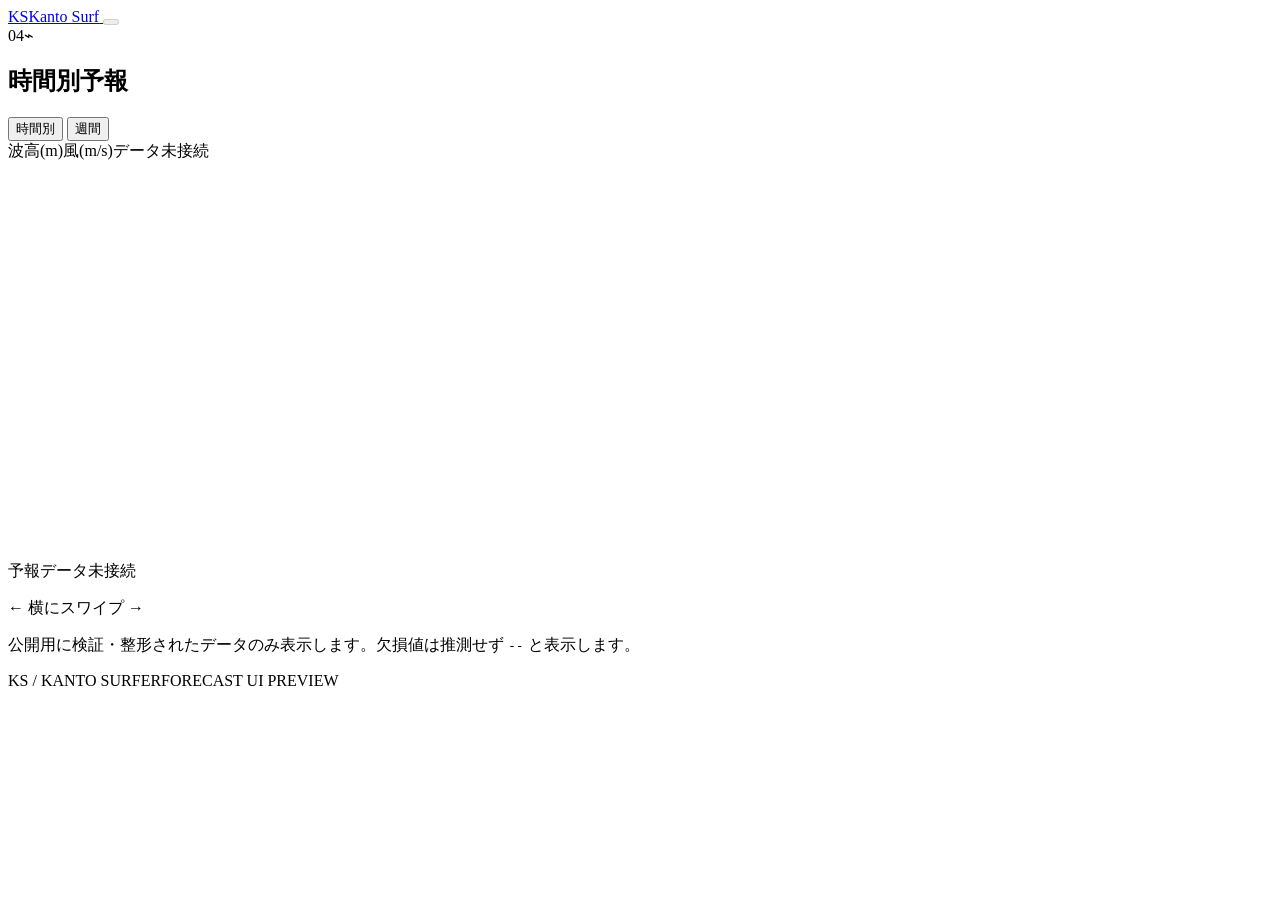
==== prototype/spot-forecast/index.html @ 263f1672 "feat: add spot forecast UI preview shell" ====
<!doctype html>
<html lang="ja">
<head>
  <meta charset="utf-8">
  <meta name="viewport" content="width=device-width,initial-scale=1,viewport-fit=cover">
  <meta name="theme-color" content="#082331">
  <meta name="description" content="関東サーファー個別ページ用の時間別・週間予報UIプレビュー。">
  <title>個別ページ予報UI｜Kanto Surfer KS</title>
  <link rel="stylesheet" href="styles.css">
  <script defer src="app.js"></script>
</head>
<body>
  <header class="site-header">
    <a class="brand" href="#" aria-label="Kanto Surfer KS">
      <span class="brand-mark">KS</span><span class="brand-copy">Kanto Surf</span>
    </a>
    <button class="menu-button" type="button" aria-label="メニュー" disabled><span></span><span></span><span></span></button>
  </header>

  <main>
    <section class="forecast-section" aria-labelledby="forecast-title">
      <div class="section-title"><span class="section-number">04</span><span class="section-icon" aria-hidden="true">⌁</span><h1 id="forecast-title">時間別予報</h1></div>
      <div class="forecast-shell" data-forecast>
        <div class="forecast-tabs" role="tablist" aria-label="予報期間">
          <button id="tab-hourly" class="forecast-tab is-active" type="button" role="tab" aria-selected="true" aria-controls="panel-forecast" data-mode="hourly">時間別</button>
          <button id="tab-weekly" class="forecast-tab" type="button" role="tab" aria-selected="false" aria-controls="panel-forecast" data-mode="weekly">週間</button>
        </div>
        <div class="forecast-panel" id="panel-forecast" role="tabpanel" aria-labelledby="tab-hourly">
          <div class="forecast-legend" aria-label="グラフ凡例">
            <span><i class="legend-wave"></i>波高(m)</span><span><i class="legend-wind"></i>風(m/s)</span><span class="data-state" data-state>データ未接続</span>
          </div>
          <div class="chart-wrap" aria-label="波高と風速の推移"><svg class="forecast-chart" viewBox="0 0 800 240" preserveAspectRatio="none" data-chart aria-hidden="true"></svg><p class="chart-empty" data-chart-empty>予報データ未接続</p></div>
          <div class="scroll-hint" aria-hidden="true">← 横にスワイプ →</div>
          <div class="forecast-scroll" tabindex="0" aria-label="予報表。左右にスクロールできます" data-scroll><div class="forecast-grid" data-grid></div></div>
        </div>
      </div>
      <p class="forecast-note">公開用に検証・整形されたデータのみ表示します。欠損値は推測せず <code>--</code> と表示します。</p>
    </section>
  </main>
  <footer class="site-footer"><span>KS / KANTO SURFER</span><span>FORECAST UI PREVIEW</span></footer>
</body>
</html>
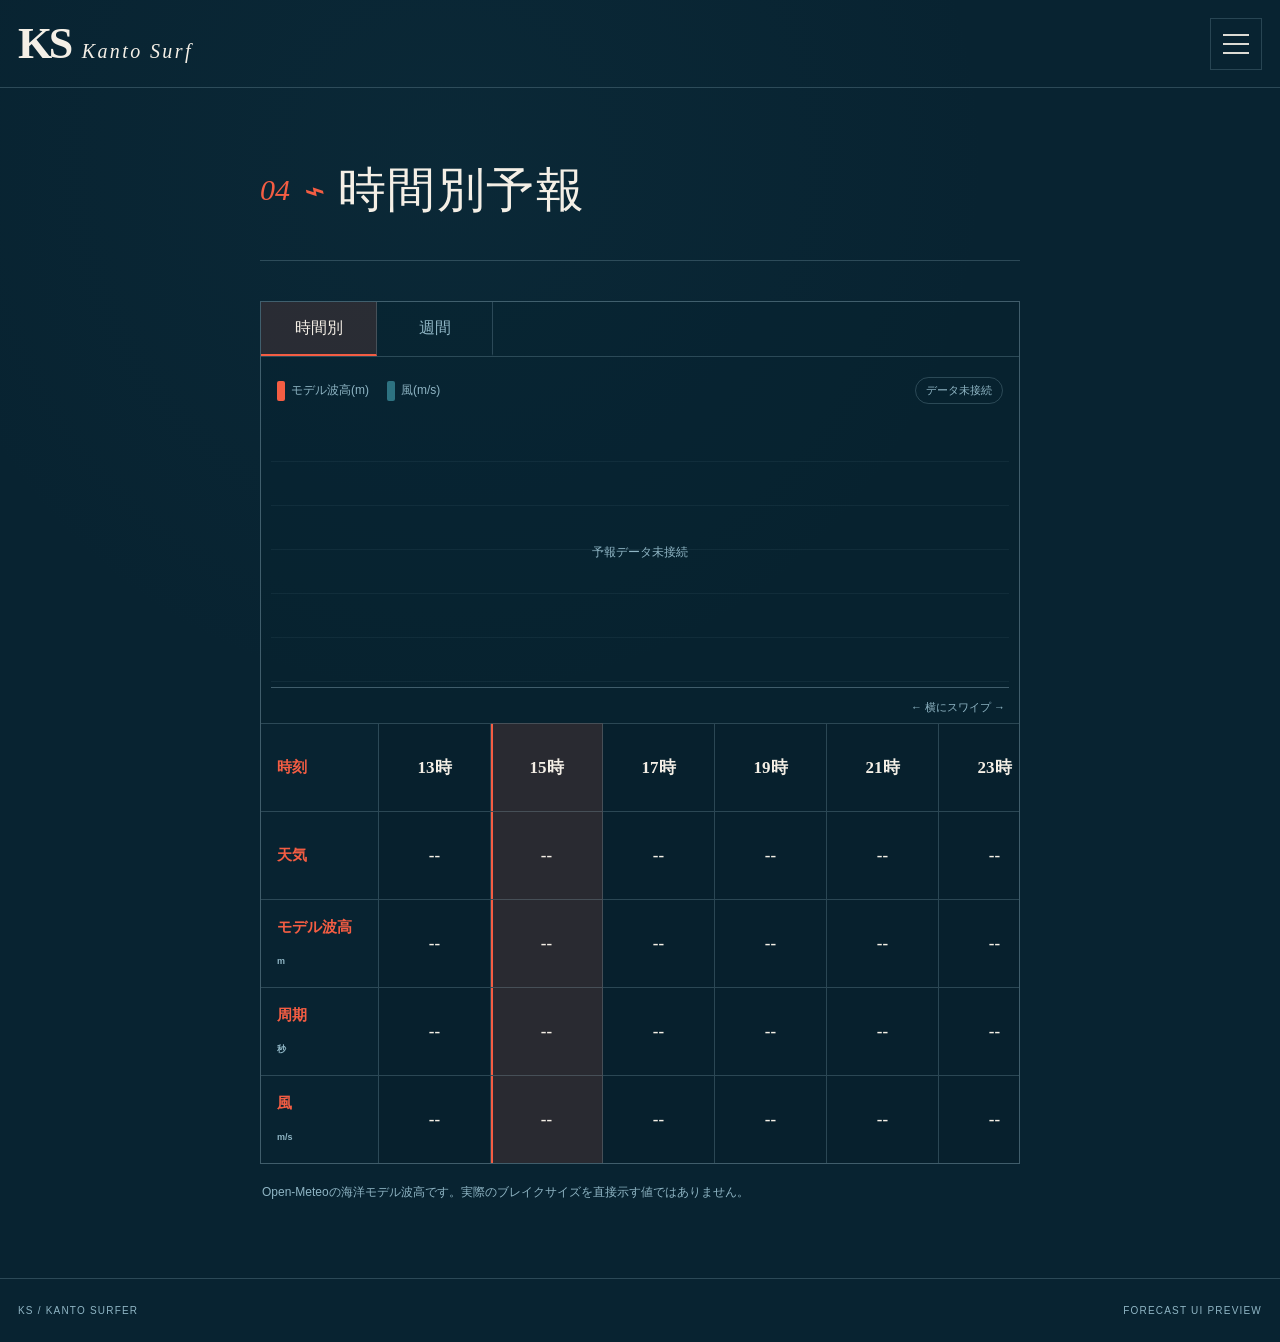
==== commit 3e8f1575: "Add public forecast data adapter" ====
--- a/prototype/spot-forecast/index.html
+++ b/prototype/spot-forecast/index.html
@@ -14,27 +14,29 @@
     <a class="brand" href="#" aria-label="Kanto Surfer KS">
       <span class="brand-mark">KS</span><span class="brand-copy">Kanto Surf</span>
     </a>
-    <button class="menu-button" type="button" aria-label="メニュー" disabled><span></span><span></span><span></span></button>
+    <button class="menu-button" type="button" aria-label="メニュー" aria-expanded="false" aria-controls="site-menu"><span></span><span></span><span></span></button>
+    <nav class="site-menu" id="site-menu" aria-label="ページメニュー" hidden><a href="#forecast-title">予報</a><a href="#forecast-note">データについて</a></nav>
   </header>
 
   <main>
     <section class="forecast-section" aria-labelledby="forecast-title">
       <div class="section-title"><span class="section-number">04</span><span class="section-icon" aria-hidden="true">⌁</span><h1 id="forecast-title">時間別予報</h1></div>
-      <div class="forecast-shell" data-forecast>
+      <div class="forecast-shell" data-forecast data-src="../../data/public/kugenuma.json">
         <div class="forecast-tabs" role="tablist" aria-label="予報期間">
           <button id="tab-hourly" class="forecast-tab is-active" type="button" role="tab" aria-selected="true" aria-controls="panel-forecast" data-mode="hourly">時間別</button>
           <button id="tab-weekly" class="forecast-tab" type="button" role="tab" aria-selected="false" aria-controls="panel-forecast" data-mode="weekly">週間</button>
         </div>
         <div class="forecast-panel" id="panel-forecast" role="tabpanel" aria-labelledby="tab-hourly">
           <div class="forecast-legend" aria-label="グラフ凡例">
-            <span><i class="legend-wave"></i>波高(m)</span><span><i class="legend-wind"></i>風(m/s)</span><span class="data-state" data-state>データ未接続</span>
+            <span><i class="legend-wave"></i><span data-wave-label>モデル波高(m)</span></span><span><i class="legend-wind"></i>風(m/s)</span><span class="data-state" data-state>データ未接続</span>
           </div>
-          <div class="chart-wrap" aria-label="波高と風速の推移"><svg class="forecast-chart" viewBox="0 0 800 240" preserveAspectRatio="none" data-chart aria-hidden="true"></svg><p class="chart-empty" data-chart-empty>予報データ未接続</p></div>
+          <div class="chart-wrap" aria-label="モデル波高と風速の推移"><svg class="forecast-chart" viewBox="0 0 800 240" preserveAspectRatio="none" data-chart aria-hidden="true"></svg><p class="chart-empty" data-chart-empty>予報データ未接続</p></div>
           <div class="scroll-hint" aria-hidden="true">← 横にスワイプ →</div>
           <div class="forecast-scroll" tabindex="0" aria-label="予報表。左右にスクロールできます" data-scroll><div class="forecast-grid" data-grid></div></div>
+          <aside class="verified-observation" data-observation hidden aria-live="polite"></aside>
         </div>
       </div>
-      <p class="forecast-note">公開用に検証・整形されたデータのみ表示します。欠損値は推測せず <code>--</code> と表示します。</p>
+      <p class="forecast-note" id="forecast-note" data-forecast-note>Open-Meteoの海洋モデル波高です。実際のブレイクサイズを直接示す値ではありません。</p>
     </section>
   </main>
   <footer class="site-footer"><span>KS / KANTO SURFER</span><span>FORECAST UI PREVIEW</span></footer>
--- a/prototype/spot-forecast/styles.css
+++ b/prototype/spot-forecast/styles.css
@@ -0,0 +1,5 @@
+@charset "UTF-8";
+:root{--bg:#082331;--panel:#0a2937;--line:rgba(172,207,222,.22);--line2:rgba(172,207,222,.34);--text:#f4efe6;--muted:#8fb5c4;--wave:#f45d43;--wind:#2d7281;--soft:rgba(244,93,67,.14);--label:96px;--col:96px;--max:760px}*{box-sizing:border-box}html{background:var(--bg);color-scheme:dark}body{margin:0;min-width:320px;background:radial-gradient(circle at 35% 12%,rgba(36,95,114,.09),transparent 34rem),var(--bg);color:var(--text);font-family:"Yu Mincho","Hiragino Mincho ProN","Noto Serif JP",serif}button{font:inherit}.site-header{height:88px;border-bottom:1px solid var(--line);display:flex;align-items:center;justify-content:space-between;padding:0 18px}.brand{display:inline-flex;align-items:baseline;gap:12px;color:var(--text);text-decoration:none}.brand-mark{font:700 44px/1 Georgia,serif;letter-spacing:-.08em}.brand-copy{font:italic 20px/1 Georgia,serif;letter-spacing:.12em}.menu-button{width:52px;height:52px;display:grid;align-content:center;gap:7px;padding:0 12px;border:1px solid var(--line);background:transparent;opacity:.9}.menu-button span{display:block;height:2px;background:var(--text)}main{min-height:calc(100vh - 160px)}.forecast-section{width:min(calc(100% - 36px),var(--max));margin:auto;padding:58px 0 74px}.section-title{display:flex;align-items:center;gap:14px;padding-bottom:38px;border-bottom:1px solid var(--line)}.section-number{color:var(--wave);font-size:30px;font-style:italic}.section-icon{color:var(--wave);font-size:34px;transform:rotate(-12deg)}.section-title h1{margin:0;font-size:clamp(32px,7vw,48px);font-weight:500;letter-spacing:.03em}.forecast-shell{margin-top:40px;border:1px solid var(--line2);background:rgba(5,29,40,.18);overflow:hidden}.forecast-tabs{display:grid;grid-template-columns:116px 116px 1fr;border-bottom:1px solid var(--line)}.forecast-tab{min-height:54px;border:0;border-right:1px solid var(--line);border-bottom:2px solid transparent;background:transparent;color:var(--muted);cursor:pointer}.forecast-tab.is-active{color:var(--text);background:var(--soft);border-bottom-color:var(--wave)}.forecast-panel{padding-top:20px}.forecast-legend{display:flex;align-items:center;gap:18px;padding:0 16px 14px;color:var(--muted);font-family:"Yu Gothic",sans-serif;font-size:12px}.forecast-legend span{display:inline-flex;align-items:center;gap:6px}.forecast-legend i{width:8px;height:20px;border-radius:2px}.legend-wave{background:var(--wave)}.legend-wind{background:var(--wind)}.data-state{margin-left:auto;border:1px solid var(--line);border-radius:999px;padding:5px 10px;font-size:11px}.chart-wrap{position:relative;height:270px;margin:0 10px;border-bottom:1px solid var(--line2);background:repeating-linear-gradient(to bottom,transparent 0 43px,rgba(143,181,196,.075) 43px 44px)}.forecast-chart{width:100%;height:100%;display:block}.chart-empty{position:absolute;inset:0;display:grid;place-items:center;margin:0;color:var(--muted);font-family:"Yu Gothic",sans-serif;font-size:12px}.scroll-hint{text-align:right;padding:12px 14px 8px;color:var(--muted);font-family:"Yu Gothic",sans-serif;font-size:11px}.forecast-scroll{max-width:100%;overflow-x:auto;overflow-y:hidden;overscroll-behavior-inline:contain;scroll-snap-type:x proximity;scrollbar-color:rgba(143,181,196,.55) rgba(143,181,196,.1);scrollbar-width:thin}.forecast-scroll:focus-visible{outline:2px solid var(--wave);outline-offset:-2px}.forecast-grid{display:grid;grid-template-columns:var(--label) repeat(var(--columns),var(--col));width:max-content;min-width:100%}.cell{min-height:82px;display:grid;place-items:center;padding:10px 8px;border-right:1px solid var(--line);border-top:1px solid var(--line);text-align:center;scroll-snap-align:start}.cell.label{position:sticky;left:0;z-index:4;place-items:center start;padding-left:16px;background:var(--bg);color:var(--wave);font-size:15px;font-weight:700;text-align:left}.cell.label small{display:block;margin-top:2px;color:var(--muted);font:600 9px/1.5 "Yu Gothic",sans-serif}.cell.value{position:relative;background:rgba(6,28,39,.17);font-size:17px;font-weight:600}.cell.value.current{background:var(--soft)}.cell.value.current:before{content:"";position:absolute;inset:0 auto 0 0;width:2px;background:var(--wave)}.value .sub{display:block;margin-top:5px;color:var(--muted);font:500 10px/1.4 "Yu Gothic",sans-serif}.value .wind-arrow{display:block;color:var(--wave);line-height:1;margin-bottom:4px}.forecast-note{margin:18px 2px 0;color:var(--muted);font:12px/1.8 "Yu Gothic",sans-serif}.forecast-note code{color:var(--text)}.site-footer{border-top:1px solid var(--line);display:flex;justify-content:space-between;gap:20px;padding:24px 18px;color:var(--muted);font:10px/1.5 "Yu Gothic",sans-serif;letter-spacing:.12em}@media(max-width:520px){:root{--label:96px;--col:96px}.forecast-section{width:calc(100% - 36px);padding-top:54px}.brand-mark{font-size:40px}.brand-copy{font-size:18px}.site-footer{display:block}.site-footer span{display:block;margin-top:6px}}@media(min-width:760px){:root{--label:118px;--col:112px}.forecast-section{padding-top:70px}.cell{min-height:88px}}@media(prefers-reduced-motion:reduce){.forecast-scroll{scroll-behavior:auto}}
+.verified-observation{display:flex;flex-wrap:wrap;gap:8px 14px;align-items:baseline;margin:18px 14px 16px;padding:14px 16px;border:1px solid var(--line2);background:rgba(143,181,196,.06);font-family:"Yu Gothic",sans-serif}.verified-observation[hidden]{display:none}.verified-observation strong{color:var(--wave);font-size:12px;letter-spacing:.04em}.verified-observation span{color:var(--text);font-size:12px;line-height:1.7}
+
+.site-header{position:relative;z-index:20}.site-menu{position:absolute;top:88px;right:18px;z-index:30;min-width:190px;padding:10px;border:1px solid var(--line2);background:#082331;box-shadow:0 18px 45px rgba(0,0,0,.28)}.site-menu[hidden]{display:none}.site-menu a{display:block;padding:13px 14px;color:var(--text);text-decoration:none;border-bottom:1px solid var(--line);font:600 13px/1.4 "Yu Gothic",sans-serif}.site-menu a:last-child{border-bottom:0}.site-menu a:focus-visible,.site-menu a:hover{background:var(--soft);outline:none}.menu-button[aria-expanded="true"] span:nth-child(1){transform:translateY(9px) rotate(45deg)}.menu-button[aria-expanded="true"] span:nth-child(2){opacity:0}.menu-button[aria-expanded="true"] span:nth-child(3){transform:translateY(-9px) rotate(-45deg)}.menu-button span{transition:transform .18s ease,opacity .18s ease}
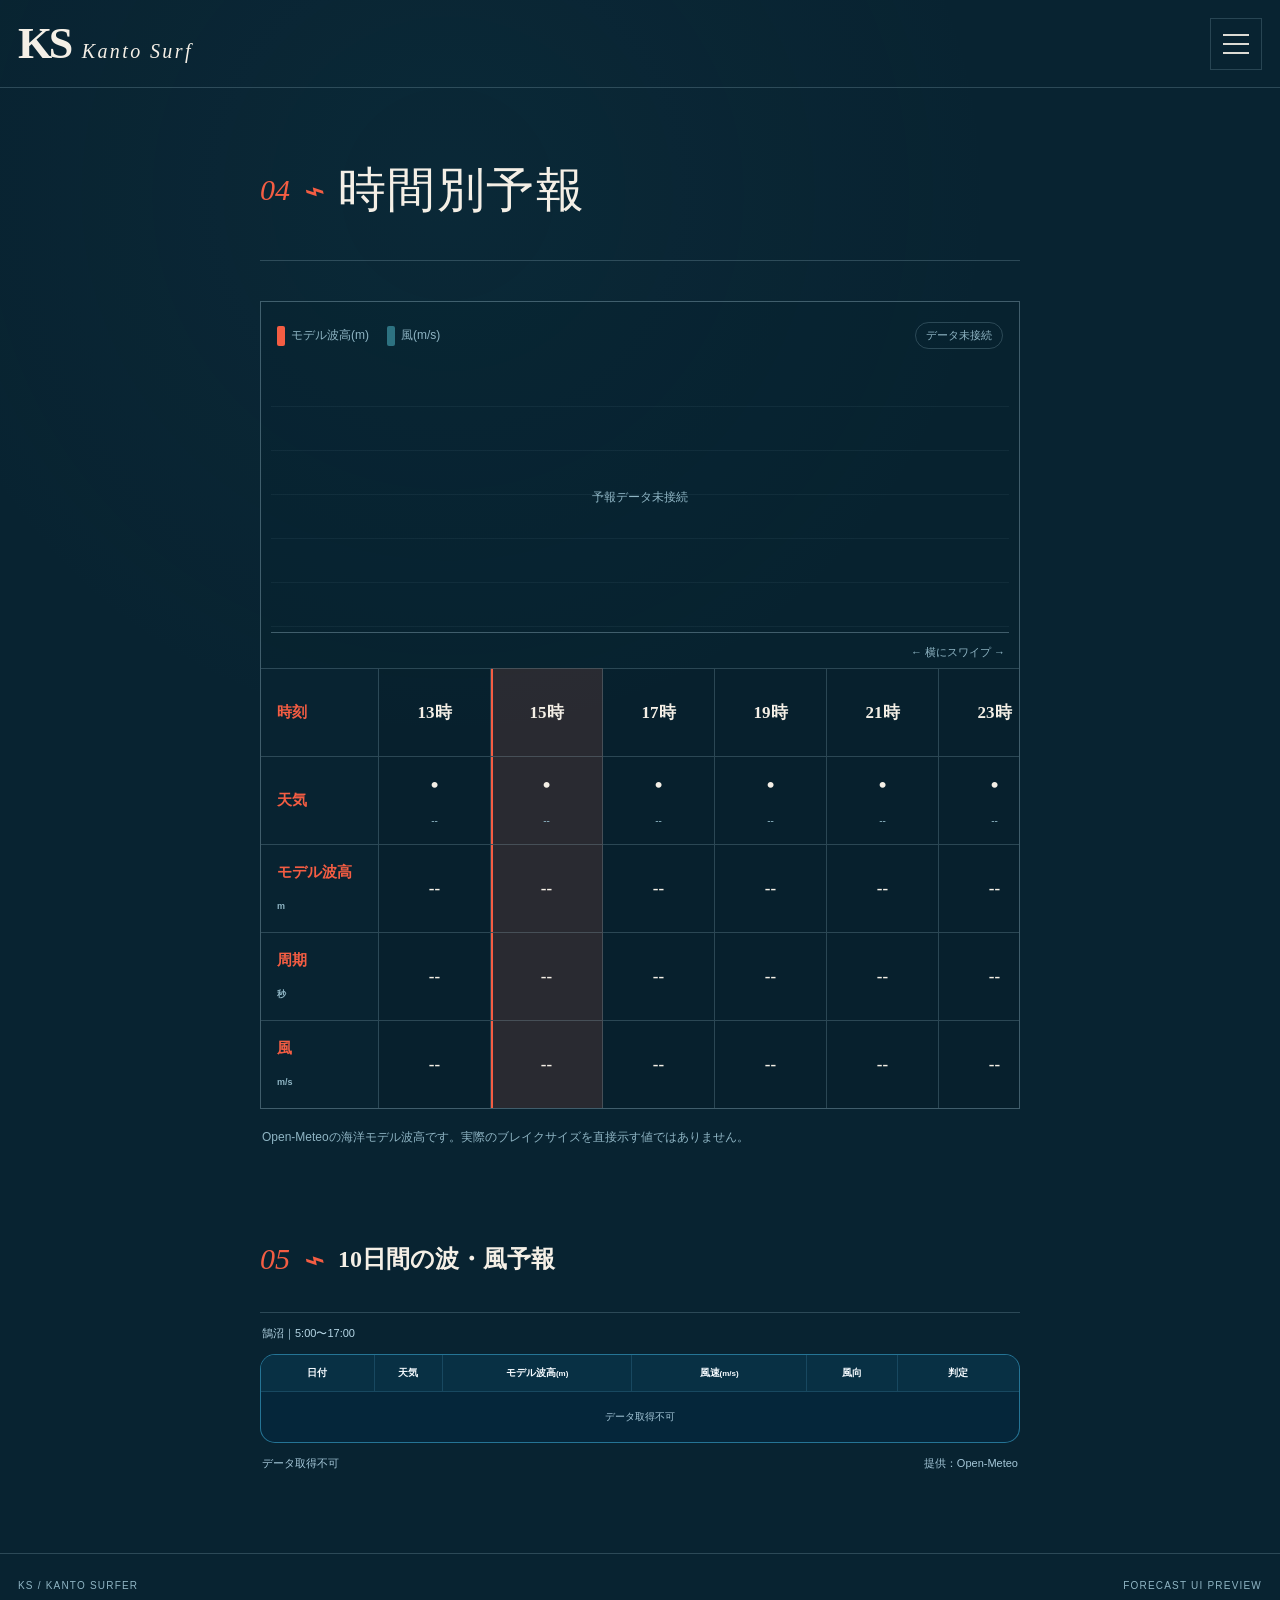
==== commit bf4b3132: "UI: add 10-day wave/wind table section (Kugenuma first) Port the Kansai Surfer KS 10-day table UI as" ====
--- a/prototype/spot-forecast/index.html
+++ b/prototype/spot-forecast/index.html
@@ -4,7 +4,7 @@
   <meta charset="utf-8">
   <meta name="viewport" content="width=device-width,initial-scale=1,viewport-fit=cover">
   <meta name="theme-color" content="#082331">
-  <meta name="description" content="関東サーファー個別ページ用の時間別・週間予報UIプレビュー。">
+  <meta name="description" content="関東サーファー個別ページ用の時間別・10日間予報UIプレビュー。">
   <title>個別ページ予報UI｜Kanto Surfer KS</title>
   <link rel="stylesheet" href="styles.css">
   <script defer src="app.js"></script>
@@ -22,11 +22,7 @@
     <section class="forecast-section" aria-labelledby="forecast-title">
       <div class="section-title"><span class="section-number">04</span><span class="section-icon" aria-hidden="true">⌁</span><h1 id="forecast-title">時間別予報</h1></div>
       <div class="forecast-shell" data-forecast data-src="../../data/public/kugenuma.json">
-        <div class="forecast-tabs" role="tablist" aria-label="予報期間">
-          <button id="tab-hourly" class="forecast-tab is-active" type="button" role="tab" aria-selected="true" aria-controls="panel-forecast" data-mode="hourly">時間別</button>
-          <button id="tab-weekly" class="forecast-tab" type="button" role="tab" aria-selected="false" aria-controls="panel-forecast" data-mode="weekly">週間</button>
-        </div>
-        <div class="forecast-panel" id="panel-forecast" role="tabpanel" aria-labelledby="tab-hourly">
+        <div class="forecast-panel" id="panel-forecast" aria-labelledby="forecast-title">
           <div class="forecast-legend" aria-label="グラフ凡例">
             <span><i class="legend-wave"></i><span data-wave-label>モデル波高(m)</span></span><span><i class="legend-wind"></i>風(m/s)</span><span class="data-state" data-state>データ未接続</span>
           </div>
@@ -38,6 +34,18 @@
       </div>
       <p class="forecast-note" id="forecast-note" data-forecast-note>Open-Meteoの海洋モデル波高です。実際のブレイクサイズを直接示す値ではありません。</p>
     </section>
+    <section class="forecast-section daily-section" id="daily-forecast" aria-labelledby="daily-title" data-daily>
+      <div class="section-title"><span class="section-number">05</span><span class="section-icon" aria-hidden="true">⌁</span><h2 id="daily-title">10日間の波・風予報</h2></div>
+      <p class="daily-subtitle"><span data-daily-spot>鵠沼</span>｜5:00〜17:00</p>
+      <div class="daily-table-wrap">
+        <table class="daily-table" aria-label="10日間の波と風の予報">
+          <colgroup><col class="c-date"><col class="c-weather"><col class="c-wave"><col class="c-wind"><col class="c-dir"><col class="c-judge"></colgroup>
+          <thead><tr><th scope="col">日付</th><th scope="col">天気</th><th scope="col">モデル波高<small>(m)</small></th><th scope="col">風速<small>(m/s)</small></th><th scope="col">風向</th><th scope="col">判定</th></tr></thead>
+          <tbody data-daily-body><tr><td colspan="6" class="daily-empty">データ取得中...</td></tr></tbody>
+        </table>
+      </div>
+      <div class="daily-meta"><span data-daily-updated>データ取得中...</span><span>提供：Open-Meteo</span></div>
+    </section>
   </main>
   <footer class="site-footer"><span>KS / KANTO SURFER</span><span>FORECAST UI PREVIEW</span></footer>
 </body>
--- a/prototype/spot-forecast/styles.css
+++ b/prototype/spot-forecast/styles.css
@@ -1,5 +1,82 @@
 @charset "UTF-8";
-:root{--bg:#082331;--panel:#0a2937;--line:rgba(172,207,222,.22);--line2:rgba(172,207,222,.34);--text:#f4efe6;--muted:#8fb5c4;--wave:#f45d43;--wind:#2d7281;--soft:rgba(244,93,67,.14);--label:96px;--col:96px;--max:760px}*{box-sizing:border-box}html{background:var(--bg);color-scheme:dark}body{margin:0;min-width:320px;background:radial-gradient(circle at 35% 12%,rgba(36,95,114,.09),transparent 34rem),var(--bg);color:var(--text);font-family:"Yu Mincho","Hiragino Mincho ProN","Noto Serif JP",serif}button{font:inherit}.site-header{height:88px;border-bottom:1px solid var(--line);display:flex;align-items:center;justify-content:space-between;padding:0 18px}.brand{display:inline-flex;align-items:baseline;gap:12px;color:var(--text);text-decoration:none}.brand-mark{font:700 44px/1 Georgia,serif;letter-spacing:-.08em}.brand-copy{font:italic 20px/1 Georgia,serif;letter-spacing:.12em}.menu-button{width:52px;height:52px;display:grid;align-content:center;gap:7px;padding:0 12px;border:1px solid var(--line);background:transparent;opacity:.9}.menu-button span{display:block;height:2px;background:var(--text)}main{min-height:calc(100vh - 160px)}.forecast-section{width:min(calc(100% - 36px),var(--max));margin:auto;padding:58px 0 74px}.section-title{display:flex;align-items:center;gap:14px;padding-bottom:38px;border-bottom:1px solid var(--line)}.section-number{color:var(--wave);font-size:30px;font-style:italic}.section-icon{color:var(--wave);font-size:34px;transform:rotate(-12deg)}.section-title h1{margin:0;font-size:clamp(32px,7vw,48px);font-weight:500;letter-spacing:.03em}.forecast-shell{margin-top:40px;border:1px solid var(--line2);background:rgba(5,29,40,.18);overflow:hidden}.forecast-tabs{display:grid;grid-template-columns:116px 116px 1fr;border-bottom:1px solid var(--line)}.forecast-tab{min-height:54px;border:0;border-right:1px solid var(--line);border-bottom:2px solid transparent;background:transparent;color:var(--muted);cursor:pointer}.forecast-tab.is-active{color:var(--text);background:var(--soft);border-bottom-color:var(--wave)}.forecast-panel{padding-top:20px}.forecast-legend{display:flex;align-items:center;gap:18px;padding:0 16px 14px;color:var(--muted);font-family:"Yu Gothic",sans-serif;font-size:12px}.forecast-legend span{display:inline-flex;align-items:center;gap:6px}.forecast-legend i{width:8px;height:20px;border-radius:2px}.legend-wave{background:var(--wave)}.legend-wind{background:var(--wind)}.data-state{margin-left:auto;border:1px solid var(--line);border-radius:999px;padding:5px 10px;font-size:11px}.chart-wrap{position:relative;height:270px;margin:0 10px;border-bottom:1px solid var(--line2);background:repeating-linear-gradient(to bottom,transparent 0 43px,rgba(143,181,196,.075) 43px 44px)}.forecast-chart{width:100%;height:100%;display:block}.chart-empty{position:absolute;inset:0;display:grid;place-items:center;margin:0;color:var(--muted);font-family:"Yu Gothic",sans-serif;font-size:12px}.scroll-hint{text-align:right;padding:12px 14px 8px;color:var(--muted);font-family:"Yu Gothic",sans-serif;font-size:11px}.forecast-scroll{max-width:100%;overflow-x:auto;overflow-y:hidden;overscroll-behavior-inline:contain;scroll-snap-type:x proximity;scrollbar-color:rgba(143,181,196,.55) rgba(143,181,196,.1);scrollbar-width:thin}.forecast-scroll:focus-visible{outline:2px solid var(--wave);outline-offset:-2px}.forecast-grid{display:grid;grid-template-columns:var(--label) repeat(var(--columns),var(--col));width:max-content;min-width:100%}.cell{min-height:82px;display:grid;place-items:center;padding:10px 8px;border-right:1px solid var(--line);border-top:1px solid var(--line);text-align:center;scroll-snap-align:start}.cell.label{position:sticky;left:0;z-index:4;place-items:center start;padding-left:16px;background:var(--bg);color:var(--wave);font-size:15px;font-weight:700;text-align:left}.cell.label small{display:block;margin-top:2px;color:var(--muted);font:600 9px/1.5 "Yu Gothic",sans-serif}.cell.value{position:relative;background:rgba(6,28,39,.17);font-size:17px;font-weight:600}.cell.value.current{background:var(--soft)}.cell.value.current:before{content:"";position:absolute;inset:0 auto 0 0;width:2px;background:var(--wave)}.value .sub{display:block;margin-top:5px;color:var(--muted);font:500 10px/1.4 "Yu Gothic",sans-serif}.value .wind-arrow{display:block;color:var(--wave);line-height:1;margin-bottom:4px}.forecast-note{margin:18px 2px 0;color:var(--muted);font:12px/1.8 "Yu Gothic",sans-serif}.forecast-note code{color:var(--text)}.site-footer{border-top:1px solid var(--line);display:flex;justify-content:space-between;gap:20px;padding:24px 18px;color:var(--muted);font:10px/1.5 "Yu Gothic",sans-serif;letter-spacing:.12em}@media(max-width:520px){:root{--label:96px;--col:96px}.forecast-section{width:calc(100% - 36px);padding-top:54px}.brand-mark{font-size:40px}.brand-copy{font-size:18px}.site-footer{display:block}.site-footer span{display:block;margin-top:6px}}@media(min-width:760px){:root{--label:118px;--col:112px}.forecast-section{padding-top:70px}.cell{min-height:88px}}@media(prefers-reduced-motion:reduce){.forecast-scroll{scroll-behavior:auto}}
+:root{--bg:#082331;--panel:#0a2937;--line:rgba(172,207,222,.22);--line2:rgba(172,207,222,.34);--text:#f4efe6;--muted:#8fb5c4;--wave:#f45d43;--wind:#2d7281;--soft:rgba(244,93,67,.14);--label:96px;--col:96px;--max:760px}*{box-sizing:border-box}html{background:var(--bg);color-scheme:dark}body{margin:0;min-width:320px;background:radial-gradient(circle at 35% 12%,rgba(36,95,114,.09),transparent 34rem),var(--bg);color:var(--text);font-family:"Yu Mincho","Hiragino Mincho ProN","Noto Serif JP",serif}button{font:inherit}.site-header{height:88px;border-bottom:1px solid var(--line);display:flex;align-items:center;justify-content:space-between;padding:0 18px}.brand{display:inline-flex;align-items:baseline;gap:12px;color:var(--text);text-decoration:none}.brand-mark{font:700 44px/1 Georgia,serif;letter-spacing:-.08em}.brand-copy{font:italic 20px/1 Georgia,serif;letter-spacing:.12em}.menu-button{width:52px;height:52px;display:grid;align-content:center;gap:7px;padding:0 12px;border:1px solid var(--line);background:transparent;opacity:.9}.menu-button span{display:block;height:2px;background:var(--text)}main{min-height:calc(100vh - 160px)}.forecast-section{width:min(calc(100% - 36px),var(--max));margin:auto;padding:58px 0 74px}.section-title{display:flex;align-items:center;gap:14px;padding-bottom:38px;border-bottom:1px solid var(--line)}.section-number{color:var(--wave);font-size:30px;font-style:italic}.section-icon{color:var(--wave);font-size:34px;transform:rotate(-12deg)}.section-title h1{margin:0;font-size:clamp(32px,7vw,48px);font-weight:500;letter-spacing:.03em}.forecast-shell{margin-top:40px;border:1px solid var(--line2);background:rgba(5,29,40,.18);overflow:hidden}.forecast-tabs{display:grid;grid-template-columns:116px 116px 1fr;border-bottom:1px solid var(--line)}.forecast-tab{min-height:54px;border:0;border-right:1px solid var(--line);border-bottom:2px solid transparent;background:transparent;color:var(--muted);cursor:pointer}.forecast-tab.is-active{color:var(--text);background:var(--soft);border-bottom-color:var(--wave)}.forecast-panel{padding-top:20px}.forecast-legend{display:flex;align-items:center;gap:18px;padding:0 16px 14px;color:var(--muted);font-family:"Yu Gothic",sans-serif;font-size:12px}.forecast-legend span{display:inline-flex;align-items:center;gap:6px}.forecast-legend i{width:8px;height:20px;border-radius:2px}.legend-wave{background:var(--wave)}.legend-wind{background:var(--wind)}.data-state{margin-left:auto;border:1px solid var(--line);border-radius:999px;padding:5px 10px;font-size:11px}.chart-wrap{position:relative;height:270px;margin:0 10px;border-bottom:1px solid var(--line2);background:repeating-linear-gradient(to bottom,transparent 0 43px,rgba(143,181,196,.075) 43px 44px)}.forecast-chart{width:100%;height:100%;display:block}.chart-empty{position:absolute;inset:0;display:grid;place-items:center;margin:0;color:var(--muted);font-family:"Yu Gothic",sans-serif;font-size:12px}.scroll-hint{text-align:right;padding:12px 14px 8px;color:var(--muted);font-family:"Yu Gothic",sans-serif;font-size:11px}.forecast-scroll{max-width:100%;overflow-x:auto;overflow-y:hidden;overscroll-behavior-inline:contain;scroll-snap-type:x proximity;scrollbar-color:rgba(143,181,196,.55) rgba(143,181,196,.1);scrollbar-width:thin}.forecast-scroll:focus-visible{outline:2px solid var(--wave);outline-offset:-2px}.forecast-grid{display:grid;grid-template-columns:var(--label) repeat(var(--columns),var(--col));width:max-content;min-width:100%}.cell{min-height:82px;display:grid;place-items:center;padding:10px 8px;border-right:1px solid var(--line);border-top:1px solid var(--line);text-align:center;scroll-snap-align:start}.cell.label{position:sticky;left:0;z-index:4;place-items:center start;padding-left:16px;background:var(--bg);color:var(--wave);font-size:15px;font-weight:700;text-align:left}.cell.label small{display:block;margin-top:2px;color:var(--muted);font:600 9px/1.5 "Yu Gothic",sans-serif}.cell.value{position:relative;background:rgba(6,28,39,.17);font-size:17px;font-weight:600}.cell.value.current{background:var(--soft)}.cell.value.current:before{content:"";position:absolute;inset:0 auto 0 0;width:2px;background:var(--wave)}.value .sub{display:block;margin-top:5px;color:var(--muted);font:500 10px/1.4 "Yu Gothic",sans-serif}.value .wind-arrow{display:block;color:var(--wave);line-height:1;margin-bottom:4px}.forecast-note{margin:18px 2px 0;color:var(--muted);font:12px/1.8 "Yu Gothic",sans-serif}.forecast-note code{color:var(--text)}.site-footer{border-top:1px solid var(--line);display:flex;justify-content:space-between;gap:20px;padding:24px 18px;color:var(--muted);font:10px/1.5 "Yu Gothic",sans-serif;letter-spacing:.12em}@media(max-width:520px){
+  :root{--label:78px;--col:78px}
+  .site-header{height:68px;padding:0 8px}
+  .brand-mark{font-size:34px}
+  .brand-copy{font-size:15px}
+  .menu-button{width:42px;height:42px}
+  .forecast-section{width:calc(100% - 16px);padding:28px 0 40px}
+  .section-title{gap:8px;padding-bottom:18px}
+  .section-number{font-size:22px}
+  .section-icon{font-size:26px}
+  .section-title h1{font-size:clamp(26px,7vw,36px)}
+  .forecast-shell{margin-top:18px}
+  .forecast-tabs{grid-template-columns:1fr 1fr}
+  .forecast-tab{min-height:42px;font-size:15px}
+  .forecast-panel{padding-top:8px}
+  .forecast-legend{gap:10px;padding:0 8px 6px;font-size:10px}
+  .forecast-legend i{height:16px}
+  .data-state{padding:3px 7px;font-size:9px}
+  .chart-wrap{height:160px;margin:0 4px}
+  .scroll-hint{padding:6px 6px 4px;font-size:9px}
+  .cell{min-height:56px;padding:4px}
+  .cell.label{padding-left:8px;font-size:13px}
+  .cell.label small{font-size:8px}
+  .cell.value{font-size:14px}
+  .value .sub{margin-top:2px;font-size:8px}
+  .value .wind-arrow{margin-bottom:1px}
+  .forecast-note{margin-top:10px;font-size:10px;line-height:1.65}
+  .verified-observation{margin:10px 6px;padding:8px 10px}
+  .verified-observation strong,.verified-observation span{font-size:11px}
+  .site-footer{display:block;padding:14px 8px}
+  .site-footer span{display:block;margin-top:4px}
+}
+@media(min-width:760px){:root{--label:118px;--col:112px}.forecast-section{padding-top:70px}.cell{min-height:88px}}@media(prefers-reduced-motion:reduce){.forecast-scroll{scroll-behavior:auto}}
 .verified-observation{display:flex;flex-wrap:wrap;gap:8px 14px;align-items:baseline;margin:18px 14px 16px;padding:14px 16px;border:1px solid var(--line2);background:rgba(143,181,196,.06);font-family:"Yu Gothic",sans-serif}.verified-observation[hidden]{display:none}.verified-observation strong{color:var(--wave);font-size:12px;letter-spacing:.04em}.verified-observation span{color:var(--text);font-size:12px;line-height:1.7}
 
 .site-header{position:relative;z-index:20}.site-menu{position:absolute;top:88px;right:18px;z-index:30;min-width:190px;padding:10px;border:1px solid var(--line2);background:#082331;box-shadow:0 18px 45px rgba(0,0,0,.28)}.site-menu[hidden]{display:none}.site-menu a{display:block;padding:13px 14px;color:var(--text);text-decoration:none;border-bottom:1px solid var(--line);font:600 13px/1.4 "Yu Gothic",sans-serif}.site-menu a:last-child{border-bottom:0}.site-menu a:focus-visible,.site-menu a:hover{background:var(--soft);outline:none}.menu-button[aria-expanded="true"] span:nth-child(1){transform:translateY(9px) rotate(45deg)}.menu-button[aria-expanded="true"] span:nth-child(2){opacity:0}.menu-button[aria-expanded="true"] span:nth-child(3){transform:translateY(-9px) rotate(-45deg)}.menu-button span{transition:transform .18s ease,opacity .18s ease}
+
+.chart-wrap{overflow:hidden}.chart-scroll{width:100%;height:100%;overflow-x:auto;overflow-y:hidden;-webkit-overflow-scrolling:touch;scrollbar-width:none;overscroll-behavior-inline:contain}.chart-scroll::-webkit-scrollbar{display:none}.chart-inner{height:100%;min-width:100%}.forecast-chart{display:block;height:100%;max-width:none}.chart-empty[hidden]{display:none}
+
+@media(max-width:520px){.forecast-scroll{scroll-snap-type:none}.cell{scroll-snap-align:none}}
+
+.weather-icon{font-size:22px;line-height:1}.weather-text{font-size:9px}
+@media(max-width:520px){.weather-icon{font-size:20px}.weather-text{display:none}}
+
+/* 10日間の波・風予報（関西サーファーKS「10日間の波・風予報」UIを基準に移植。全スポット共通） */
+.daily-section{padding-top:0;min-width:0}
+.daily-section .section-title{padding-bottom:18px}
+.daily-subtitle{margin:12px 2px 12px;color:#b4d5e4;font:11px/1.5 "Yu Gothic",sans-serif}
+.daily-table-wrap{border:.5px solid rgba(64,181,224,.55);border-radius:15px;overflow:hidden;background:#05263a}
+.daily-table{width:100%;min-width:0;border:0;border-collapse:separate;border-spacing:0;table-layout:fixed;margin:0;background:transparent;color:#f6fbff;font-family:"Yu Gothic",sans-serif;font-variant-numeric:tabular-nums}
+.daily-table .c-date{width:15%}.daily-table .c-weather{width:9%}.daily-table .c-wave{width:25%}.daily-table .c-wind{width:23%}.daily-table .c-dir{width:12%}.daily-table .c-judge{width:16%}
+.daily-table th,.daily-table td{padding:9px 3px;border-right:.5px solid rgba(90,170,207,.2);border-bottom:.5px solid rgba(90,170,207,.2);text-align:center;vertical-align:middle;overflow:hidden;white-space:nowrap}
+.daily-table th:last-child,.daily-table td:last-child{border-right:0}
+.daily-table tr:last-child td{border-bottom:0}
+.daily-table th{height:37px;font-size:10px;line-height:1.2;font-weight:700;letter-spacing:0;background:#083044}
+.daily-table th small{font-size:8px}
+.daily-table td{height:50px;font-size:10px;line-height:1.2;background:transparent}
+.daily-table tbody tr.is-today td{background:rgba(10,128,159,.19);box-shadow:inset 0 1px rgba(34,207,236,.23)}
+.daily-table td.daily-empty{color:#a5c7d8}
+.daily-date{font-size:9px;font-weight:700}
+.daily-sat{color:#3dd0fa}
+.daily-sun{color:#ff7487}
+.daily-weather{font-size:17px;line-height:1}
+.daily-track{height:30px;border-radius:7px;background:#183f54;display:flex;position:relative;align-items:center;justify-content:center;overflow:hidden}
+.daily-fill{position:absolute;top:0;bottom:0;left:0;border-radius:7px;width:var(--daily-fill,0%);max-width:100%;transition:width .35s ease}
+.daily-wave{background:linear-gradient(90deg,#058cb4,#19d1ed)}
+.daily-wind{background:linear-gradient(90deg,#b55b0a,#ffa826)}
+.daily-val{position:relative;z-index:1;font-size:9px;line-height:1;white-space:nowrap;font-weight:600;color:#f9fcff;text-shadow:0 1px 2px #031b28}
+.daily-dir{display:flex;align-items:center;justify-content:center;white-space:nowrap;font-size:9px;font-weight:600}
+.daily-arrow{font-size:13px;line-height:1}
+.daily-judgment{font-size:8.5px;font-weight:700;letter-spacing:-.03em;white-space:nowrap;color:#abb9c8}
+.daily-meta{display:flex;gap:8px;justify-content:space-between;flex-wrap:wrap;margin:12px 2px 8px;color:#a5c7d8;font:11px/1.5 "Yu Gothic",sans-serif}
+.daily-note{margin:0 2px;color:#a5c7d8;font:11px/1.6 "Yu Gothic",sans-serif}
+@media(max-width:390px){
+  .daily-table th,.daily-table td{padding-left:2px;padding-right:2px}
+  .daily-table th{font-size:9px}
+  .daily-table td{height:48px}
+  .daily-dir{font-size:8px}
+  .daily-arrow{font-size:12px}
+}
+@media(prefers-reduced-motion:reduce){.daily-fill{transition:none}}
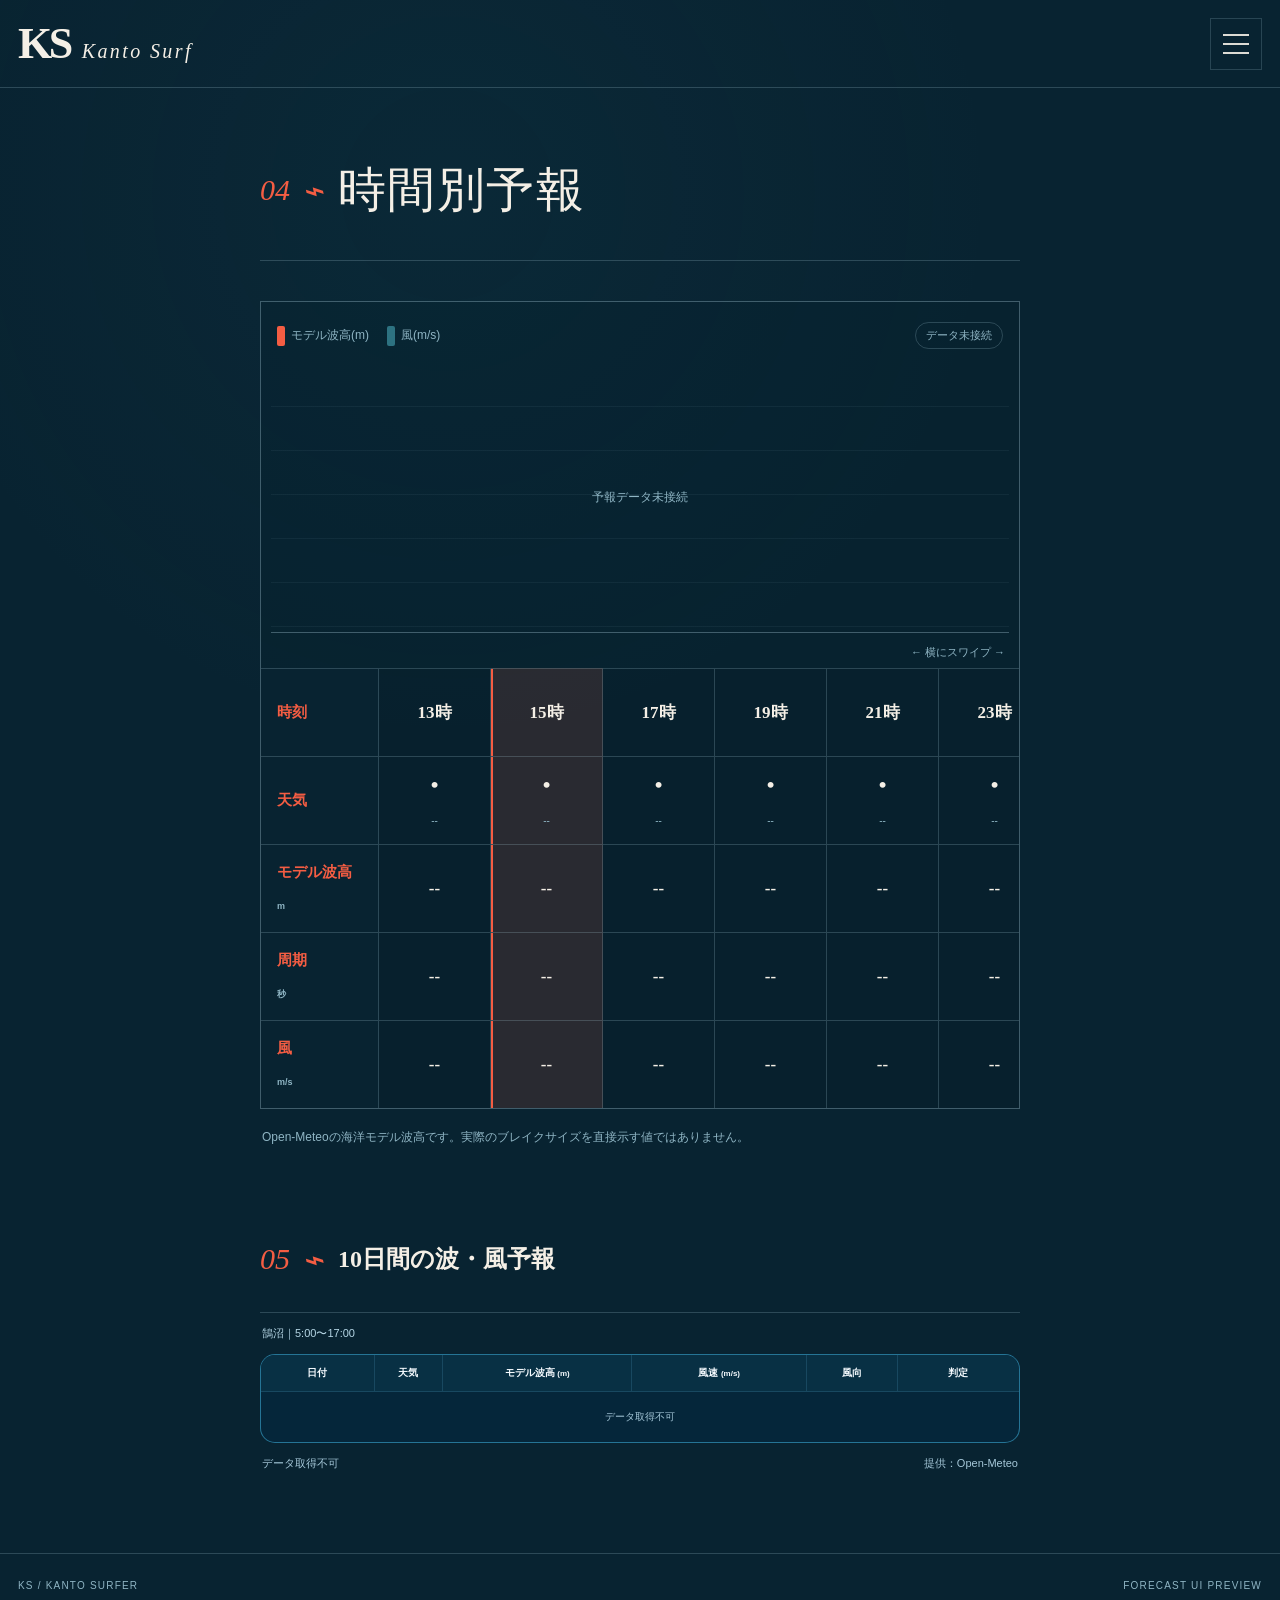
==== commit 340c70f8: "UI: match mock header spacing for unit labels Co-Authored-By: Claude Opus 5.5 <noreply@anthropic.com" ====
--- a/prototype/spot-forecast/index.html
+++ b/prototype/spot-forecast/index.html
@@ -40,7 +40,7 @@
       <div class="daily-table-wrap">
         <table class="daily-table" aria-label="10日間の波と風の予報">
           <colgroup><col class="c-date"><col class="c-weather"><col class="c-wave"><col class="c-wind"><col class="c-dir"><col class="c-judge"></colgroup>
-          <thead><tr><th scope="col">日付</th><th scope="col">天気</th><th scope="col">モデル波高<small>(m)</small></th><th scope="col">風速<small>(m/s)</small></th><th scope="col">風向</th><th scope="col">判定</th></tr></thead>
+          <thead><tr><th scope="col">日付</th><th scope="col">天気</th><th scope="col">モデル波高 <small>(m)</small></th><th scope="col">風速 <small>(m/s)</small></th><th scope="col">風向</th><th scope="col">判定</th></tr></thead>
           <tbody data-daily-body><tr><td colspan="6" class="daily-empty">データ取得中...</td></tr></tbody>
         </table>
       </div>
--- a/prototype/spot-forecast/styles.css
+++ b/prototype/spot-forecast/styles.css
@@ -71,6 +71,7 @@
 .daily-arrow{font-size:13px;line-height:1}
 .daily-judgment{font-size:8.5px;font-weight:700;letter-spacing:-.03em;white-space:nowrap;color:#abb9c8}
 .daily-meta{display:flex;gap:8px;justify-content:space-between;flex-wrap:wrap;margin:12px 2px 8px;color:#a5c7d8;font:11px/1.5 "Yu Gothic",sans-serif}
+.daily-meta .is-stale{color:#ffb4a8}
 .daily-note{margin:0 2px;color:#a5c7d8;font:11px/1.6 "Yu Gothic",sans-serif}
 @media(max-width:390px){
   .daily-table th,.daily-table td{padding-left:2px;padding-right:2px}
